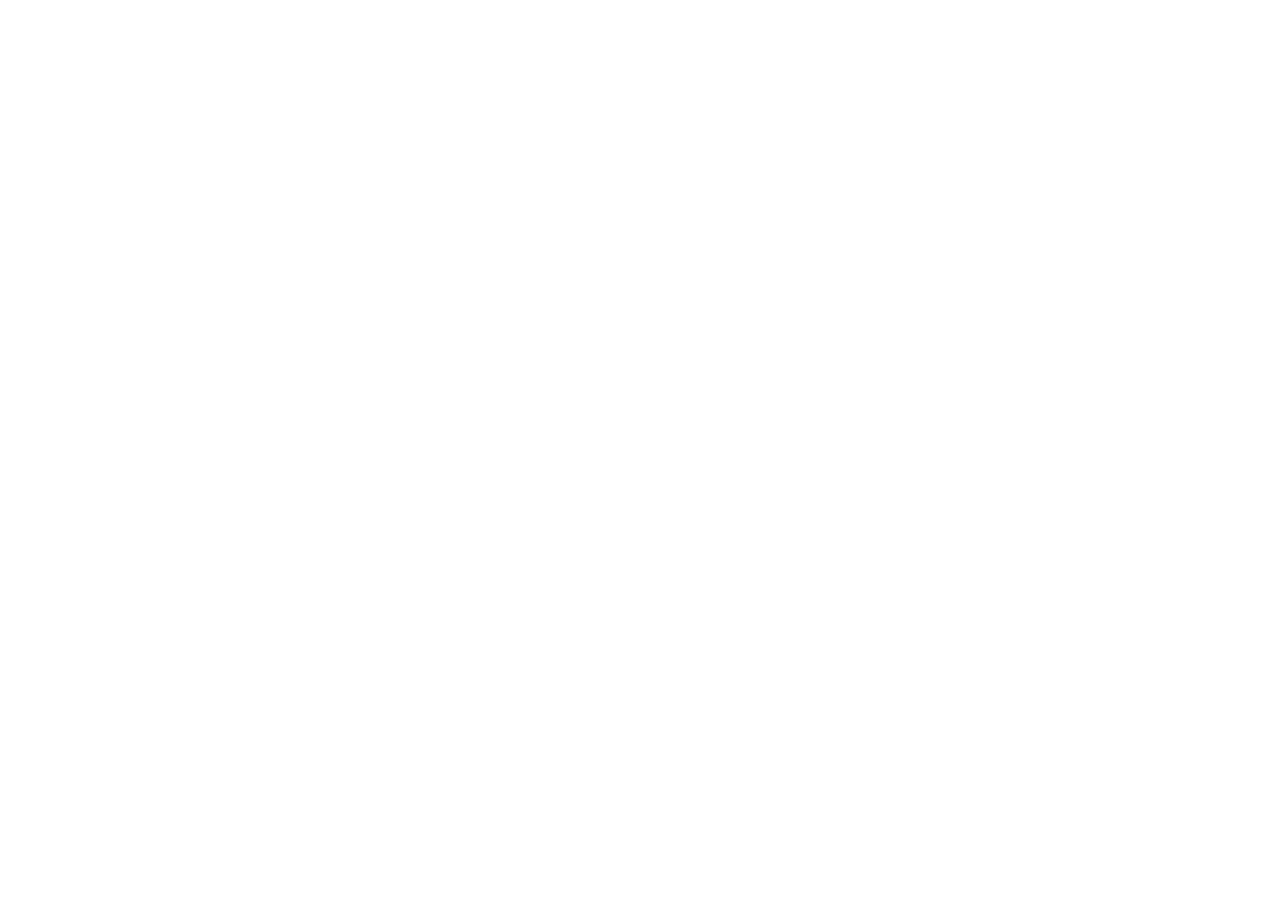
==== index.html @ 9429177c "Add files via upload" ====
<!DOCTYPE html>
<head>
    <meta charset="UTF-8">
    <meta name="viewport" content="width=device-width, initial-scale=1.0">
    <title>Alura Books</title>
    <link rel="stylesheet" href="style.css">
</head>
<body>
    
</body>
</html>
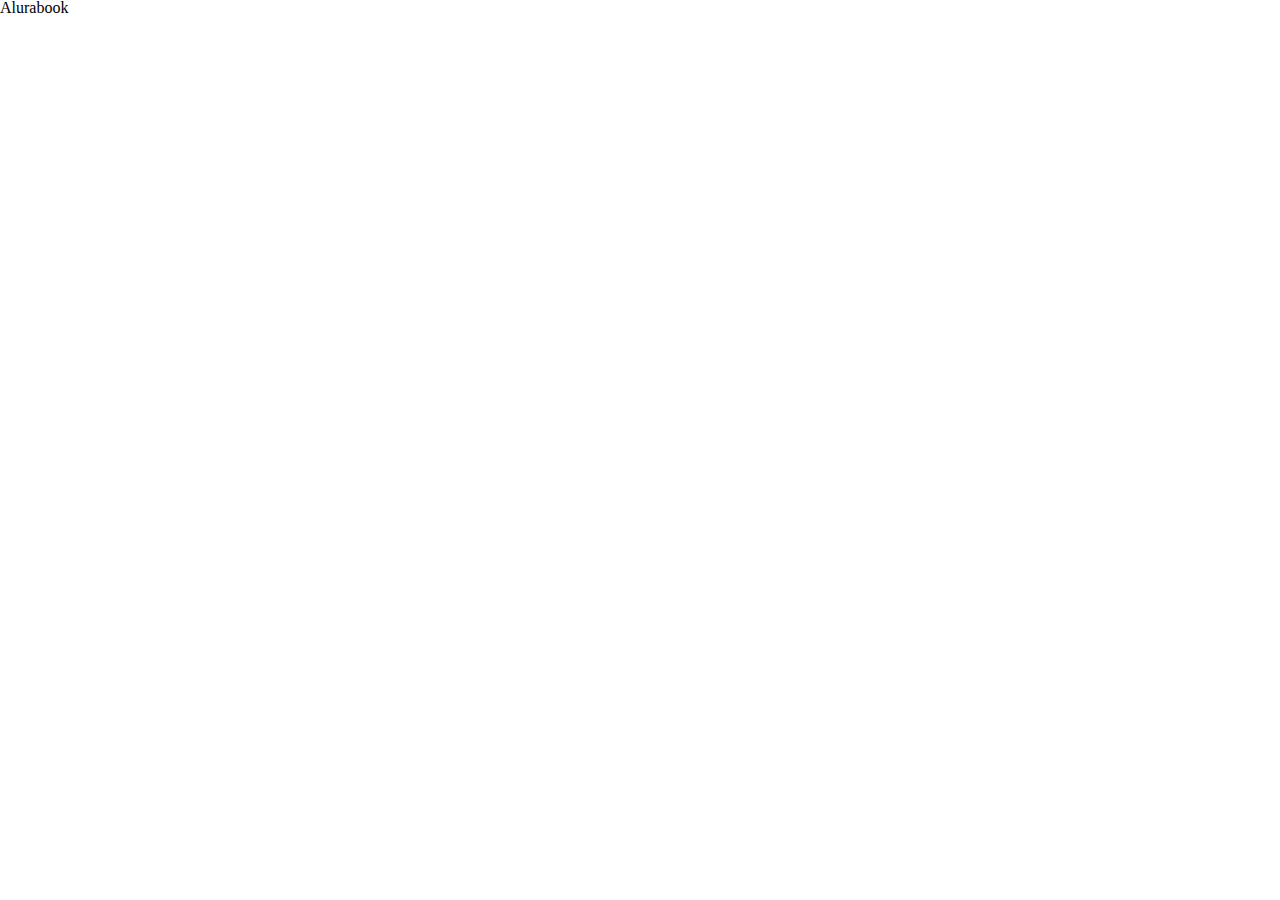
==== commit e98c532e: "Add files via upload" ====
--- a/index.html
+++ b/index.html
@@ -1,11 +1,16 @@
 <!DOCTYPE html>
+<html>
 <head>
     <meta charset="UTF-8">
     <meta name="viewport" content="width=device-width, initial-scale=1.0">
     <title>Alura Books</title>
+    <link rel="stylesheet" href="reset.css"
     <link rel="stylesheet" href="style.css">
 </head>
+
 <body>
-    
+ <h1>Alurabook</h1>   
+
 </body>
+
 </html>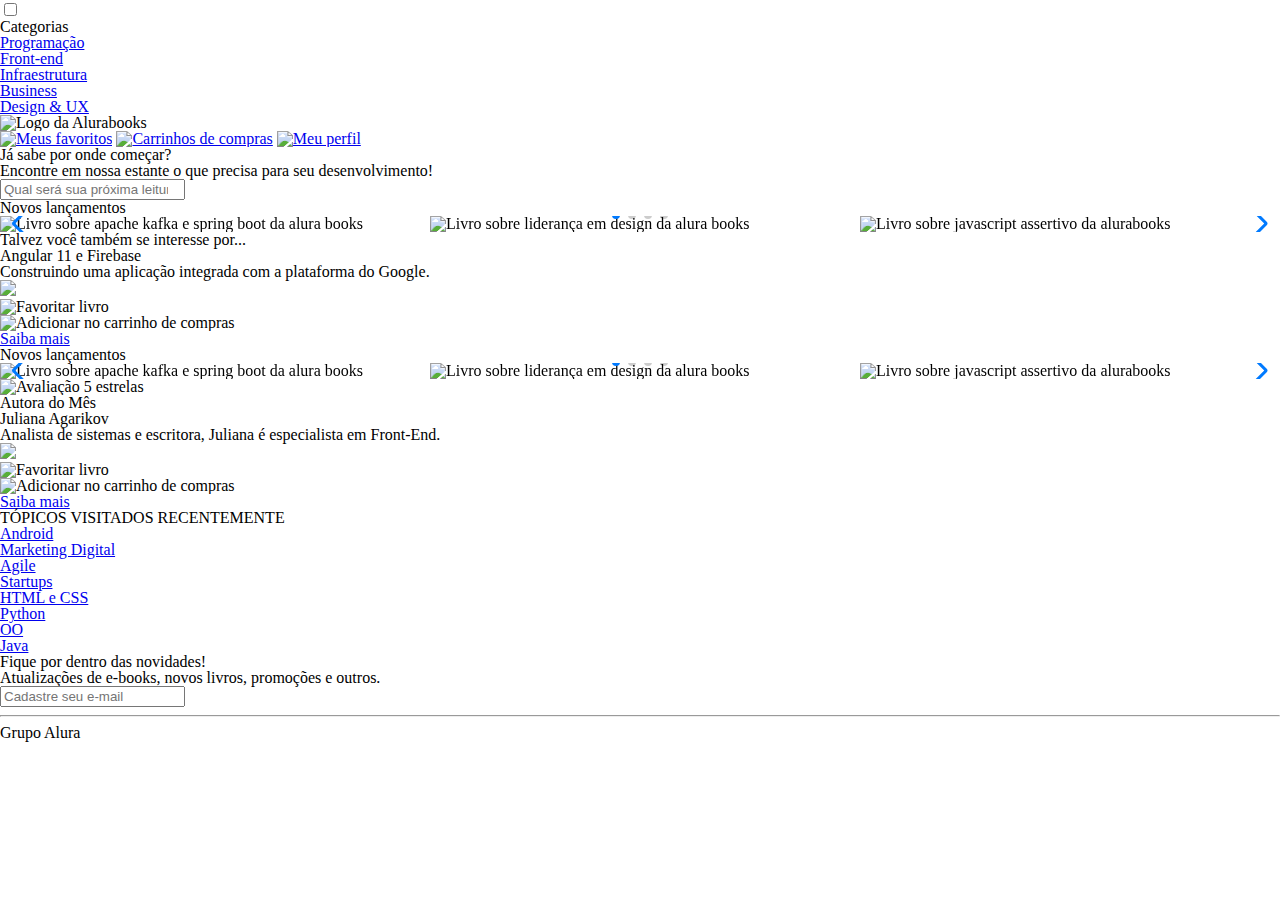
==== commit 23a1eb32: "index.html" ====
--- a/index.html
+++ b/index.html
@@ -1,16 +1,215 @@
 <!DOCTYPE html>
 <html>
+
 <head>
     <meta charset="UTF-8">
     <meta name="viewport" content="width=device-width, initial-scale=1.0">
-    <title>Alura Books</title>
-    <link rel="stylesheet" href="reset.css"
-    <link rel="stylesheet" href="style.css">
+    <title>AluraBooks</title>
+    <link rel="stylesheet" href="reset.css">
+    <link rel="preconnect" href="https://fonts.googleapis.com">
+    <link rel="preconnect" href="https://fonts.gstatic.com" crossorigin>
+    <link href="https://fonts.googleapis.com/css2?family=Poppins:wght@300;400;500;700&display=swap" rel="stylesheet">
+    <link rel="stylesheet" href="https://unpkg.com/swiper@8/swiper-bundle.min.css" />
+    <link rel="stylesheet" href="styles.css">
 </head>
 
 <body>
- <h1>Alurabook</h1>   
-
+    <header class="cabeçalho">
+        <div class="container">
+            <input type="checkbox" id="menu" class="container__botao">
+            <label for="menu">
+                <span class="cabeçalho__menu-hamburguer container__imagem"></span>
+            </label>
+            <ul class="lista-menu">
+                <li class="lista-menu__titulo">Categorias</li>
+                <li class="lista-menu__item">
+                    <a href="#" class="lista-menu__link">Programação</a>
+                </li>
+                <li class="lista-menu__item">
+                    <a href="#" class="lista-menu__link">Front-end</a>
+                </li>
+                <li class="lista-menu__item">
+                    <a href="#" class="lista-menu__link">Infraestrutura</a>
+                </li>
+                <li class="lista-menu__item">
+                    <a href="#" class="lista-menu__link">Business</a>
+                </li>
+                <li class="lista-menu__item">
+                    <a href="#" class="lista-menu__link">Design & UX</a>
+                </li>
+            </ul>
+            <img src="img/Logo.svg" alt="Logo da Alurabooks" class="container__imagem">
+        </div>
+        <div class="container">
+            <a href="#"><img src="img/Favoritos.svg" alt="Meus favoritos" class="container__imagem"></a>
+            <a href="#"><img src="img/Compras.svg" alt="Carrinhos de compras" class="container__imagem"></a>
+            <a href="#"><img src="img/Usuario.svg" alt="Meu perfil" class="container__imagem"></a>
+        </div>
+    </header>
+    <section class="banner">
+        <h2 class="banner__titulo">Já sabe por onde começar?</h2>
+        <p class="banner__texto">Encontre em nossa estante o que precisa para seu desenvolvimento!</p>
+        <input type="search" class="banner__pesquisa" placeholder="Qual será sua próxima leitura?">
+    </section>
+    <section class="carrossel">
+        <h2 class="carrossel__titulo">Novos lançamentos</h2>
+        <!-- Slider main container -->
+        <div class="swiper">
+            <!-- Additional required wrapper -->
+            <!-- If we need pagination -->
+            <div class="swiper-pagination"></div>
+
+            <div class="swiper-wrapper">
+                <!-- Slides -->
+                <div class="swiper-slide"><img src="img/ApacheKafka.svg"
+                        alt="Livro sobre apache kafka e spring boot da alura books"></div>
+                <div class="swiper-slide"><img src="img/Liderança.svg"
+                        alt="Livro sobre liderança em design da alura books"></div>
+                <div class="swiper-slide"><img src="img/Javascript.svg"
+                        alt="Livro sobre javascript assertivo da alurabooks"></div>
+                <div class="swiper-slide"><img src="img/Guia Front-end.svg" alt="Livro Guia front end"></div>
+                <div class="swiper-slide"><img src="img/Portugol.svg" alt="Livro sobre portugol"></div>
+                <div class="swiper-slide"><img src="img/Acessibilidade.svg" alt="livro sobre acessibilidade"></div>
+            </div>
+
+            <!-- If we need navigation buttons -->
+            <div class="swiper-button-prev"></div>
+            <div class="swiper-button-next"></div>
+        </div>
+
+        <div class="card">
+            <!-- 1º linha -->
+            <div class="card__descrição">
+                <!-- 1º coluna -->
+                <div class="descrição">
+                    <h3 class="descrição__titulo">Talvez você também se interesse por...</h3>
+                    <h2 class="descrição__titulo-livro">Angular 11 e Firebase</h2>
+                    <p class="descrição__texto">Construindo uma aplicação integrada com a plataforma do Google.</p>
+                </div>
+                <!-- 2º coluna -->
+                <img src="img/Angular.svg" class="descrição__imagem">
+            </div>
+
+            <!-- 2º linha -->
+            <div class="card__botões">
+                <!-- 1º coluna -->
+                <ul class="botões">
+                    <li class="botões__item"><img src="img/Favoritos.svg" alt="Favoritar livro"></li>
+                    <li class="botões__item"><img src="img/Compras.svg" alt="Adicionar no carrinho de compras"></li>
+                </ul>
+                <!-- 2º coluna -->
+                <a href="#" class="botões__ancora">Saiba mais</a>
+            </div>
+        </div>
+    </section>
+
+    <section class="carrossel">
+        <h2 class="carrossel__titulo">Novos lançamentos</h2>
+        <!-- Slider main container -->
+        <div class="swiper">
+            <!-- Additional required wrapper -->
+            <!-- If we need pagination -->
+            <div class="swiper-pagination"></div>
+
+            <div class="swiper-wrapper">
+                <!-- Slides -->
+                <div class="swiper-slide"><img src="img/ApacheKafka.svg"
+                        alt="Livro sobre apache kafka e spring boot da alura books"></div>
+                <div class="swiper-slide"><img src="img/Liderança.svg"
+                        alt="Livro sobre liderança em design da alura books"></div>
+                <div class="swiper-slide"><img src="img/Javascript.svg"
+                        alt="Livro sobre javascript assertivo da alurabooks"></div>
+                <div class="swiper-slide"><img src="img/Guia Front-end.svg" alt="Livro Guia front end"></div>
+                <div class="swiper-slide"><img src="img/Portugol.svg" alt="Livro sobre portugol"></div>
+                <div class="swiper-slide"><img src="img/Acessibilidade.svg" alt="livro sobre acessibilidade"></div>
+            </div>
+
+            <!-- If we need navigation buttons -->
+            <div class="swiper-button-prev"></div>
+            <div class="swiper-button-next"></div>
+        </div>
+
+        <div class="card">
+            <!-- 1º linha -->
+            <div class="card__descrição">
+                <!-- 1º coluna -->
+                <div class="descrição">
+                    <img src="img/Estrelinhas.svg" alt="Avaliação 5 estrelas">
+                    <h3 class="descrição__titulo">Autora do Mês</h3>
+                    <h2 class="descrição__titulo-livro">Juliana Agarikov</h2>
+                    <p class="descrição__texto">Analista de sistemas e escritora, Juliana é especialista em Front-End.
+                    </p>
+                </div>
+                <!-- 2º coluna -->
+                <img src="img/Escritora.svg" class="descrição__imagem">
+            </div>
+
+            <!-- 2º linha -->
+            <div class="card__botões">
+                <!-- 1º coluna -->
+                <ul class="botões">
+                    <li class="botões__item"><img src="img/Favoritos.svg" alt="Favoritar livro"></li>
+                    <li class="botões__item"><img src="img/Compras.svg" alt="Adicionar no carrinho de compras"></li>
+                </ul>
+                <!-- 2º coluna -->
+                <a href="#" class="botões__ancora">Saiba mais</a>
+            </div>
+        </div>
+    </section>
+
+    <section class="tópicos">
+        <h2 class="tópicos__titulo">TÓPICOS VISITADOS RECENTEMENTE</h2>
+        <ul class="tópicos__lista">
+            <li class="tópicos__item">
+                <a href="#" class="tópicos__link">Android</a>
+            </li>
+            <li class="tópicos__item">
+                <a href="#" class="tópicos__link">Marketing Digital</a>
+            </li>
+            <li class="tópicos__item">
+                <a href="#" class="tópicos__link">Agile</a>
+            </li>
+            <li class="tópicos__item">
+                <a href="#" class="tópicos__link">Startups</a>
+            </li>
+            <li class="tópicos__item">
+                <a href="#" class="tópicos__link">HTML e CSS</a>
+            </li>
+            <li class="tópicos__item">
+                <a href="#" class="tópicos__link">Python</a>
+            </li>
+            <li class="tópicos__item">
+                <a href="#" class="tópicos__link">OO</a>
+            </li>
+            <li class="tópicos__item">
+                <a href="#" class="tópicos__link">Java</a>
+            </li>
+        </ul>
+    </section>
+
+    <section class="contato">
+        <h2 class="contato__titulo">Fique por dentro das novidades!</h2>
+        <p class="contato__texto">Atualizações de e-books, novos livros, promoções e outros.</p>
+        <input type="email" placeholder="Cadastre seu e-mail" class="contato__email">
+    </section>
+
+    <hr />
+
+    <footer class="rodapé">
+        <h2 class="rodapé__titulo">Grupo Alura</h2>
+    </footer>
+
+    <script src="https://unpkg.com/swiper@8/swiper-bundle.min.js"></script>
+    <script>
+        const swiper = new Swiper('.swiper', {
+            spaceBetween: 10,
+            slidesPerView: 3,
+            pagination: {
+                el: '.swiper-pagination',
+                type: 'bullets',
+            },
+        });
+    </script>
 </body>
 
 </html>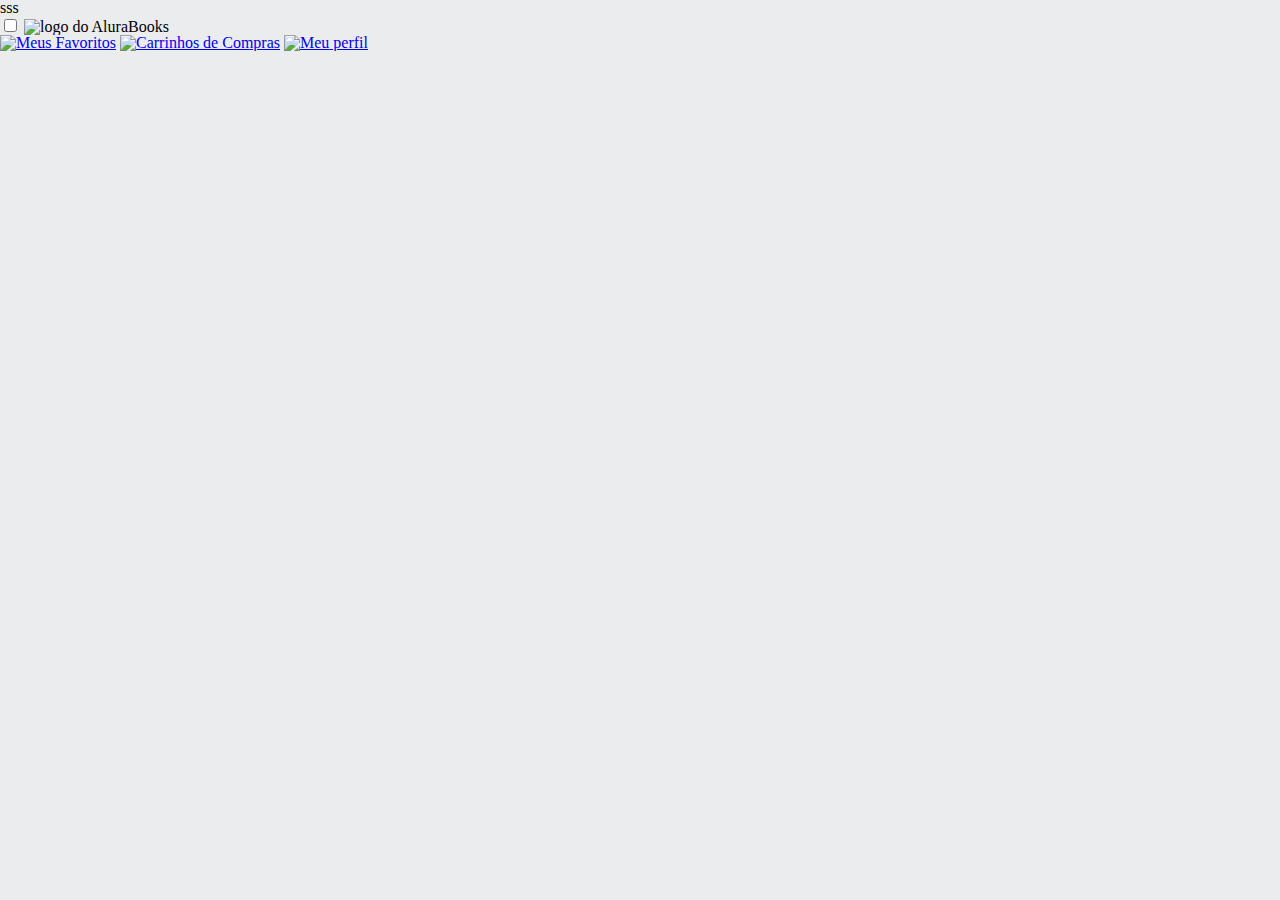
==== commit 514f7213: "Add files via upload" ====
--- a/index.html
+++ b/index.html
@@ -4,212 +4,27 @@
 <head>
     <meta charset="UTF-8">
     <meta name="viewport" content="width=device-width, initial-scale=1.0">
-    <title>AluraBooks</title>
-    <link rel="stylesheet" href="reset.css">
-    <link rel="preconnect" href="https://fonts.googleapis.com">
-    <link rel="preconnect" href="https://fonts.gstatic.com" crossorigin>
-    <link href="https://fonts.googleapis.com/css2?family=Poppins:wght@300;400;500;700&display=swap" rel="stylesheet">
-    <link rel="stylesheet" href="https://unpkg.com/swiper@8/swiper-bundle.min.css" />
-    <link rel="stylesheet" href="styles.css">
+    <title>ALURA BOOKS </title>
+     <link rel="stylesheet" href="reset.css">
+    <link rel="stylesheet" href="style.css">sss
 </head>
 
 <body>
     <header class="cabeçalho">
-        <div class="container">
+       <div class="container">
+        <input form=""
             <input type="checkbox" id="menu" class="container__botao">
             <label for="menu">
-                <span class="cabeçalho__menu-hamburguer container__imagem"></span>
-            </label>
-            <ul class="lista-menu">
-                <li class="lista-menu__titulo">Categorias</li>
-                <li class="lista-menu__item">
-                    <a href="#" class="lista-menu__link">Programação</a>
-                </li>
-                <li class="lista-menu__item">
-                    <a href="#" class="lista-menu__link">Front-end</a>
-                </li>
-                <li class="lista-menu__item">
-                    <a href="#" class="lista-menu__link">Infraestrutura</a>
-                </li>
-                <li class="lista-menu__item">
-                    <a href="#" class="lista-menu__link">Business</a>
-                </li>
-                <li class="lista-menu__item">
-                    <a href="#" class="lista-menu__link">Design & UX</a>
-                </li>
-            </ul>
-            <img src="img/Logo.svg" alt="Logo da Alurabooks" class="container__imagem">
-        </div>
-        <div class="container">
-            <a href="#"><img src="img/Favoritos.svg" alt="Meus favoritos" class="container__imagem"></a>
-            <a href="#"><img src="img/Compras.svg" alt="Carrinhos de compras" class="container__imagem"></a>
-            <a href="#"><img src="img/Usuario.svg" alt="Meu perfil" class="container__imagem"></a>
-        </div>
+          <span class="cabeçalho_menu-hamburguer container_imagem"> </span>
+          </label>
+          <img src="img/Logo.svg" alt="logo do AluraBooks" class="container__imagem">
+   </div>
+   <div class="container"></div>
+       <a href="#"><img src="img/Favoritos.svg" alt="Meus Favoritos" class="container__imagem"></a>
+       <a href="#"><img src="img/Compras.svg" alt="Carrinhos de Compras" class="container__imagem"></a>
+       <a href="#"><img src="img/Usuarios.svg" alt="Meu perfil" class="container__imagem"></a>
+   </div>
     </header>
-    <section class="banner">
-        <h2 class="banner__titulo">Já sabe por onde começar?</h2>
-        <p class="banner__texto">Encontre em nossa estante o que precisa para seu desenvolvimento!</p>
-        <input type="search" class="banner__pesquisa" placeholder="Qual será sua próxima leitura?">
-    </section>
-    <section class="carrossel">
-        <h2 class="carrossel__titulo">Novos lançamentos</h2>
-        <!-- Slider main container -->
-        <div class="swiper">
-            <!-- Additional required wrapper -->
-            <!-- If we need pagination -->
-            <div class="swiper-pagination"></div>
-
-            <div class="swiper-wrapper">
-                <!-- Slides -->
-                <div class="swiper-slide"><img src="img/ApacheKafka.svg"
-                        alt="Livro sobre apache kafka e spring boot da alura books"></div>
-                <div class="swiper-slide"><img src="img/Liderança.svg"
-                        alt="Livro sobre liderança em design da alura books"></div>
-                <div class="swiper-slide"><img src="img/Javascript.svg"
-                        alt="Livro sobre javascript assertivo da alurabooks"></div>
-                <div class="swiper-slide"><img src="img/Guia Front-end.svg" alt="Livro Guia front end"></div>
-                <div class="swiper-slide"><img src="img/Portugol.svg" alt="Livro sobre portugol"></div>
-                <div class="swiper-slide"><img src="img/Acessibilidade.svg" alt="livro sobre acessibilidade"></div>
-            </div>
-
-            <!-- If we need navigation buttons -->
-            <div class="swiper-button-prev"></div>
-            <div class="swiper-button-next"></div>
-        </div>
-
-        <div class="card">
-            <!-- 1º linha -->
-            <div class="card__descrição">
-                <!-- 1º coluna -->
-                <div class="descrição">
-                    <h3 class="descrição__titulo">Talvez você também se interesse por...</h3>
-                    <h2 class="descrição__titulo-livro">Angular 11 e Firebase</h2>
-                    <p class="descrição__texto">Construindo uma aplicação integrada com a plataforma do Google.</p>
-                </div>
-                <!-- 2º coluna -->
-                <img src="img/Angular.svg" class="descrição__imagem">
-            </div>
-
-            <!-- 2º linha -->
-            <div class="card__botões">
-                <!-- 1º coluna -->
-                <ul class="botões">
-                    <li class="botões__item"><img src="img/Favoritos.svg" alt="Favoritar livro"></li>
-                    <li class="botões__item"><img src="img/Compras.svg" alt="Adicionar no carrinho de compras"></li>
-                </ul>
-                <!-- 2º coluna -->
-                <a href="#" class="botões__ancora">Saiba mais</a>
-            </div>
-        </div>
-    </section>
-
-    <section class="carrossel">
-        <h2 class="carrossel__titulo">Novos lançamentos</h2>
-        <!-- Slider main container -->
-        <div class="swiper">
-            <!-- Additional required wrapper -->
-            <!-- If we need pagination -->
-            <div class="swiper-pagination"></div>
-
-            <div class="swiper-wrapper">
-                <!-- Slides -->
-                <div class="swiper-slide"><img src="img/ApacheKafka.svg"
-                        alt="Livro sobre apache kafka e spring boot da alura books"></div>
-                <div class="swiper-slide"><img src="img/Liderança.svg"
-                        alt="Livro sobre liderança em design da alura books"></div>
-                <div class="swiper-slide"><img src="img/Javascript.svg"
-                        alt="Livro sobre javascript assertivo da alurabooks"></div>
-                <div class="swiper-slide"><img src="img/Guia Front-end.svg" alt="Livro Guia front end"></div>
-                <div class="swiper-slide"><img src="img/Portugol.svg" alt="Livro sobre portugol"></div>
-                <div class="swiper-slide"><img src="img/Acessibilidade.svg" alt="livro sobre acessibilidade"></div>
-            </div>
-
-            <!-- If we need navigation buttons -->
-            <div class="swiper-button-prev"></div>
-            <div class="swiper-button-next"></div>
-        </div>
-
-        <div class="card">
-            <!-- 1º linha -->
-            <div class="card__descrição">
-                <!-- 1º coluna -->
-                <div class="descrição">
-                    <img src="img/Estrelinhas.svg" alt="Avaliação 5 estrelas">
-                    <h3 class="descrição__titulo">Autora do Mês</h3>
-                    <h2 class="descrição__titulo-livro">Juliana Agarikov</h2>
-                    <p class="descrição__texto">Analista de sistemas e escritora, Juliana é especialista em Front-End.
-                    </p>
-                </div>
-                <!-- 2º coluna -->
-                <img src="img/Escritora.svg" class="descrição__imagem">
-            </div>
-
-            <!-- 2º linha -->
-            <div class="card__botões">
-                <!-- 1º coluna -->
-                <ul class="botões">
-                    <li class="botões__item"><img src="img/Favoritos.svg" alt="Favoritar livro"></li>
-                    <li class="botões__item"><img src="img/Compras.svg" alt="Adicionar no carrinho de compras"></li>
-                </ul>
-                <!-- 2º coluna -->
-                <a href="#" class="botões__ancora">Saiba mais</a>
-            </div>
-        </div>
-    </section>
-
-    <section class="tópicos">
-        <h2 class="tópicos__titulo">TÓPICOS VISITADOS RECENTEMENTE</h2>
-        <ul class="tópicos__lista">
-            <li class="tópicos__item">
-                <a href="#" class="tópicos__link">Android</a>
-            </li>
-            <li class="tópicos__item">
-                <a href="#" class="tópicos__link">Marketing Digital</a>
-            </li>
-            <li class="tópicos__item">
-                <a href="#" class="tópicos__link">Agile</a>
-            </li>
-            <li class="tópicos__item">
-                <a href="#" class="tópicos__link">Startups</a>
-            </li>
-            <li class="tópicos__item">
-                <a href="#" class="tópicos__link">HTML e CSS</a>
-            </li>
-            <li class="tópicos__item">
-                <a href="#" class="tópicos__link">Python</a>
-            </li>
-            <li class="tópicos__item">
-                <a href="#" class="tópicos__link">OO</a>
-            </li>
-            <li class="tópicos__item">
-                <a href="#" class="tópicos__link">Java</a>
-            </li>
-        </ul>
-    </section>
-
-    <section class="contato">
-        <h2 class="contato__titulo">Fique por dentro das novidades!</h2>
-        <p class="contato__texto">Atualizações de e-books, novos livros, promoções e outros.</p>
-        <input type="email" placeholder="Cadastre seu e-mail" class="contato__email">
-    </section>
-
-    <hr />
-
-    <footer class="rodapé">
-        <h2 class="rodapé__titulo">Grupo Alura</h2>
-    </footer>
-
-    <script src="https://unpkg.com/swiper@8/swiper-bundle.min.js"></script>
-    <script>
-        const swiper = new Swiper('.swiper', {
-            spaceBetween: 10,
-            slidesPerView: 3,
-            pagination: {
-                el: '.swiper-pagination',
-                type: 'bullets',
-            },
-        });
-    </script>
 </body>
 
 </html>--- a/style.css
+++ b/style.css
@@ -0,0 +1,22 @@
+@import url("styles/header.css");
+@import url("styles/banner.css");
+@import url("styles/carrossel.css");
+@import url("styles/topicos.css");
+@import url("styles/contato.css");
+@import url("styles/rodapé.css");
+
+:root {
+    --cor-de-fundo: #EBECEE;
+    --branco: #FFFFFF;
+    --laranja: #f01f80;
+    --azul-degrade: linear-gradient(97.54deg, #002F52 35.49%, #326589 165.37%);
+    --fonte-principal: "Poppins";
+    --azul: #002F52;
+}
+
+body {
+    background-color: var(--cor-de-fundo);
+    font-family: var(--fonte-principal);
+    font-size: 16px;
+    font-weight: 400;
+}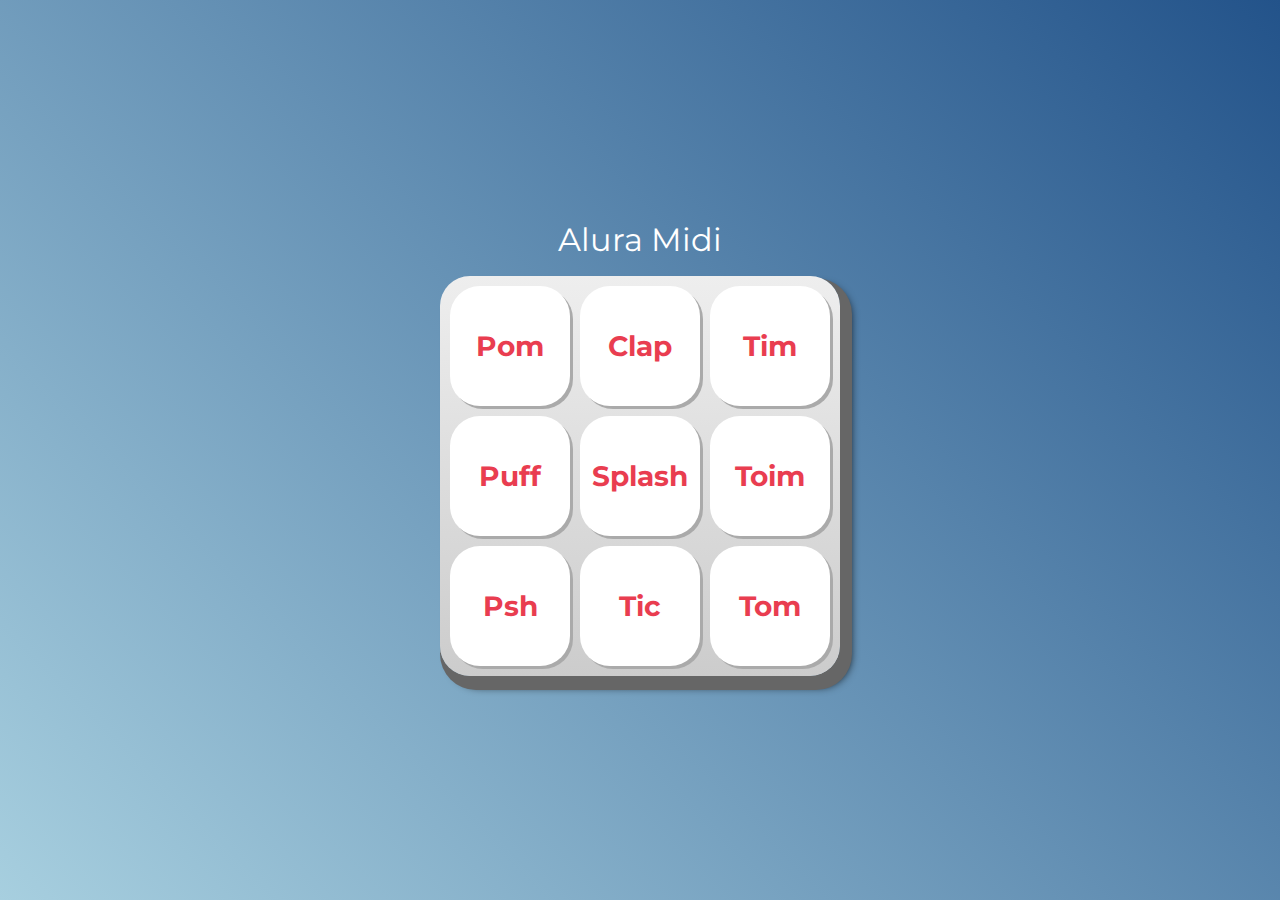
==== commit 426d7fff: "Add files via upload" ====
--- a/index.html
+++ b/index.html
@@ -1,30 +1,49 @@
 <!DOCTYPE html>
-<html>
-
+<html lang="pt-BR">
 <head>
     <meta charset="UTF-8">
+    <meta http-equiv="X-UA-Compatible" content="IE=edge">
     <meta name="viewport" content="width=device-width, initial-scale=1.0">
-    <title>ALURA BOOKS </title>
-     <link rel="stylesheet" href="reset.css">
-    <link rel="stylesheet" href="style.css">sss
+
+    <title>Alura MIDI</title>
+
+    <link rel="preconnect" href="https://fonts.googleapis.com">
+    <link rel="preconnect" href="https://fonts.gstatic.com" crossorigin>
+    <link href="https://fonts.googleapis.com/css2?family=Montserrat:wght@500;600&display=swap" rel="stylesheet">
+
+    <link rel="icon" type="image/png" href="images/bateria.png">
+    <link rel="stylesheet" href="css/reset.css">
+    <link rel="stylesheet" href="css/estilos.css">
+    
 </head>
+<body>
 
-<body>
-    <header class="cabeçalho">
-       <div class="container">
-        <input form=""
-            <input type="checkbox" id="menu" class="container__botao">
-            <label for="menu">
-          <span class="cabeçalho_menu-hamburguer container_imagem"> </span>
-          </label>
-          <img src="img/Logo.svg" alt="logo do AluraBooks" class="container__imagem">
-   </div>
-   <div class="container"></div>
-       <a href="#"><img src="img/Favoritos.svg" alt="Meus Favoritos" class="container__imagem"></a>
-       <a href="#"><img src="img/Compras.svg" alt="Carrinhos de Compras" class="container__imagem"></a>
-       <a href="#"><img src="img/Usuarios.svg" alt="Meu perfil" class="container__imagem"></a>
-   </div>
-    </header>
+    <h1>Alura Midi</h1>
+
+    <section class="teclado">
+        <button class="tecla tecla_pom">Pom</button>
+        <button class="tecla tecla_clap">Clap</button>
+        <button class="tecla tecla_tim">Tim</button>
+
+        <button class="tecla tecla_puff">Puff</button>
+        <button class="tecla tecla_splash">Splash</button>
+        <button class="tecla tecla_toim">Toim</button>
+
+        <button class="tecla tecla_psh">Psh</button>
+        <button class="tecla tecla_tic">Tic</button>
+        <button class="tecla tecla_tom">Tom</button>
+    </section>
+
+    <audio src="sounds/keyq.wav" id="som_tecla_pom"></audio>
+    <audio src="sounds/keyw.wav" id="som_tecla_clap"></audio>
+    <audio src="sounds/keye.wav" id="som_tecla_tim"></audio>
+    <audio src="sounds/keya.wav" id="som_tecla_puff"></audio>
+    <audio src="sounds/keys.wav" id="som_tecla_splash"></audio>
+    <audio src="sounds/keyd.wav" id="som_tecla_toim"></audio>
+    <audio src="sounds/keyz.wav" id="som_tecla_psh"></audio>
+    <audio src="sounds/keyx.wav" id="som_tecla_tic"></audio>
+    <audio src="sounds/keyc.wav" id="som_tecla_tom"></audio>
+  
+    <script src="main.js"></script>
 </body>
-
-</html>+</html>
--- a/css/estilos.css
+++ b/css/estilos.css
@@ -0,0 +1,67 @@
+:root {
+  --cinza: #aaa;
+  --vermelha: #e93d50;
+  --vermelha-escura: #af303f;
+  --branca: #fff;
+  --luz: rgb(229, 255, 0);
+}
+
+body {
+  align-items: center;
+  background: linear-gradient(45deg, #a7cfdf 0%,#23538a 100%);
+  display: flex;
+  justify-content: center;
+  flex-direction: column;
+  font-family: 'Montserrat', sans-serif;
+  min-height: 100vh;
+}
+
+h1 {
+  color: var(--branca);
+  margin-bottom: 20px;
+  font-size: 2rem;
+}
+
+.teclado {
+  background: linear-gradient(to bottom, #eeeeee 0%,#cccccc 100%);
+  box-shadow: 6px 8px 0 6px #666, 10px 10px 10px #000;
+  border-radius: 30px;
+  display: grid;
+  gap: 10px;
+  grid-template-columns: repeat(3, 1fr);
+  padding: 10px;
+}
+
+.tecla {
+  background-color: var(--branca);
+  border-radius: 30px;
+  box-shadow: 3px 3px 0 var(--cinza);
+  color: var(--vermelha);
+  cursor: pointer;
+  height: 120px;
+  font-size: 1.75em;
+  font-weight: bold;
+  line-height: 120px;
+  text-align: center;
+  width: 120px;
+}
+
+.tecla.ativa,
+.tecla:active {
+  background-color: var(--vermelha);
+  border: 4px solid  var(--vermelha);
+  box-shadow: 3px 3px 0 var(--vermelha-escura) inset;
+  color: var(--branca);
+  outline: none;
+}
+
+.tecla.focus,
+.tecla:focus {
+  outline: none;
+  box-shadow: 1px 1px 10px var(--luz);
+}
+
+.tecla.active:focus,
+.tecla:active:focus {
+  box-shadow: 3px 3px 0 var(--vermelha-escura) inset, 1px 1px 10px var(--luz);
+}
